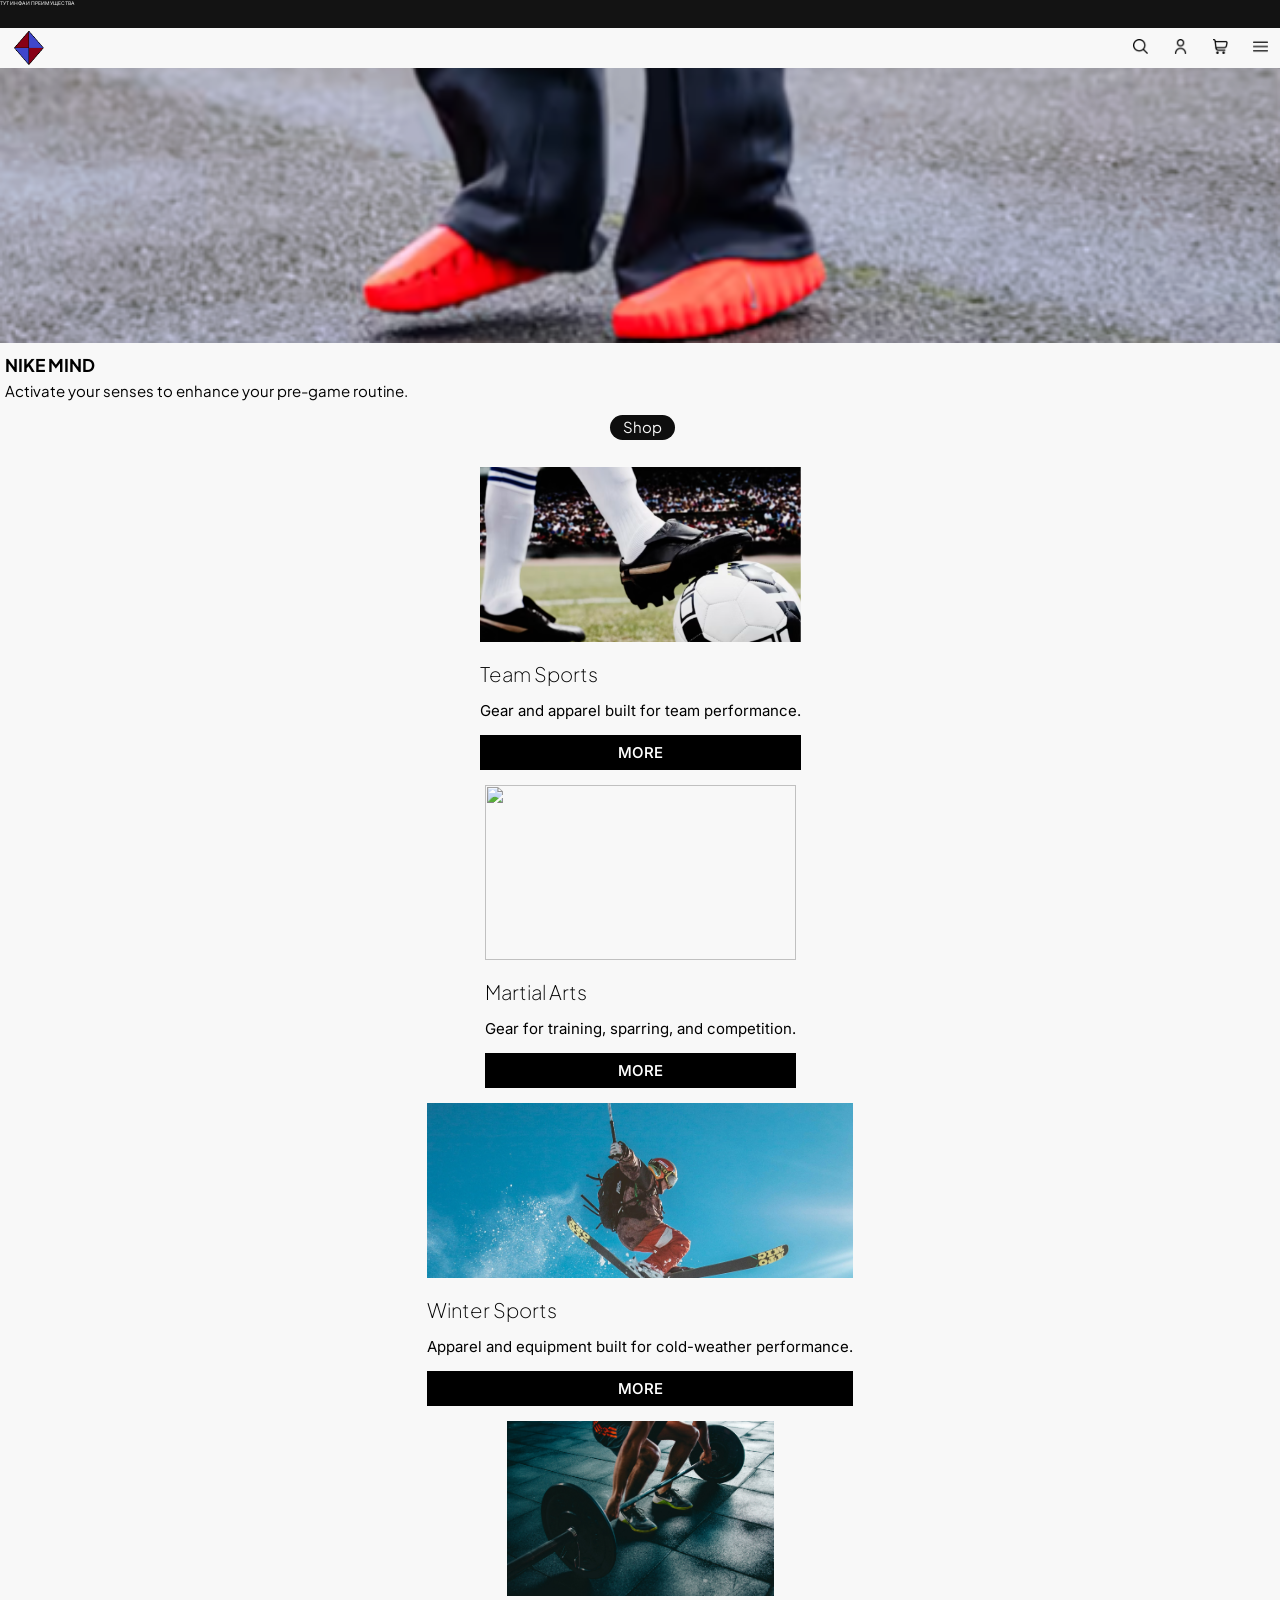
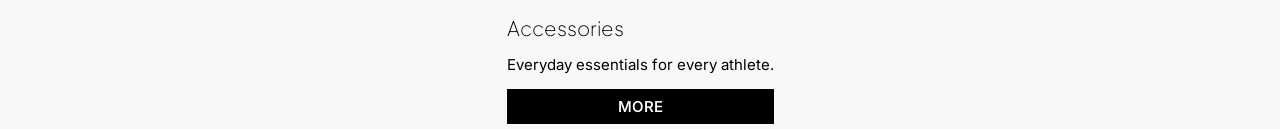
==== index.html @ 020f184a "Add files via upload" ====
<!DOCTYPE html>
<html lang="ru">
<head>
    <meta charset="UTF-8">
    <meta name="viewport" content="width=device-width, initial-scale=1.0">
    <title></title>

    <link href="https://fonts.googleapis.com/css2?family=Plus+Jakarta+Sans:wght@600;700&family=Inter:wght@400;500&display=swap" rel="stylesheet">
    <link rel="stylesheet" href="css/style.css">
    <script src="js/main.js" defer></script>
</head>
<body>
    <header>
        <div id="info">
            ТУТ ИНФА И ПРЕИМУЩЕСТВА
            <!-- ПОДУМАЙ КАК ОНО УСТРОЕНО // ЕСТЬ ЛИ ВСТРОЕННОЕ -->
        </div>
        <nav>
            <img id="logo" src="materials/icons/logo.png" alt="company logo">
            <a href="#" class="icon"><img class="icon-img" src="materials/icons/loupe.png" alt="loupe icon"></a>
            <a href="#" class="icon"><img class="icon-img" src="materials/icons/user.png" alt="user icon"></a>
            <a href="#" class="icon"><img class="icon-img" src="materials/icons/shoppingCart.png" alt="shopping cart icon"></a>
            <a href="#" class="icon"><img class="icon-img" src="materials/icons/more.png" alt="menu icon"></a>
        </nav>
    </header>
    <main>
        <img src="../materials/fotos/nike-mind.png" alt="Nike Mind — мужчина в спортивном костюме" id="start-foto">
        <div id="greeting-product">
            <h3>NIKE MIND</h3>
            <p>Activate your senses to enhance your pre-game routine.</p>
            <a href="#">Shop</a>
        </div>
        <div id="our-products">
            <div class="product-topic">
                <a href="#"><img src="materials/fotos/football.png" alt="" id="team-sport" class="shop-foto"></a>
                <h4>Team Sports</h4>
                <p>Gear and apparel built for team performance.</p>
                <a href="#" class="shop-link">MORE</a>
            </div>
            <div class="product-topic">
                <a href="#"><img src="materials/fotos/martial-arts.jpg" alt="" id="martial-arts" class="shop-foto"></a>
                <h4>Martial Arts</h4>
                <p>Gear for training, sparring, and competition.</p>
                <a href="#" class="shop-link">MORE</a>
            </div>
            <div class="product-topic">
                <a href="#"><img src="materials/fotos/winter-sport.jpg" alt="" id="winter-sport" class="shop-foto"></a>
                <h4>Winter Sports</h4>
                <p>Apparel and equipment built for cold-weather performance.</p>
                <a href="#" class="shop-link">MORE</a>
            </div>
            <div class="product-topic">
                <a href="#"><img id="accessories" class="shop-foto" src="materials/fotos/accessories.jpg" alt=""></a>
                <h4>Accessories</h4>
                <p>Everyday essentials for every athlete.</p>
                <a href="#" class="shop-link">MORE</a>
            </div>
        </div>
    </main>
    <footer>
        <!-- THIS WEBSITE IS COPY FROM ALLBIRDS -->
    </footer>
</body>
</html>
---- css/style.css ----
html {
    font-size: 5px;
    font-family: "Inter", sans-serif;
}

body {
    background: rgb(248, 248, 248);
    margin: 0;
}

#info {
    color: rgb(248, 248, 248); 
    background: rgb(19, 19, 19);
    height: 5.5rem;
}

nav {
    position: relative;
    background: rgb(248, 248, 248); /*RGB(248,248,248)*/
    height: 8rem;
    display: flex;
    justify-content: right;
    gap: 2.5rem;
}

#logo {
    position: absolute;
    width: 7rem;
    height: 7rem;
    left: 2rem;
    top: 0.5rem;
}

.icon {
    width: 3.5rem;
    height: 3.5rem;
    margin: auto 0;
    margin-right: 2rem;
    padding: 0;
    border: 0;
    background: rgb(248,248,248);
}

.icon-img {
    width: 3rem;
    height: 3rem;
}

#start-foto {
    height: 55rem;
    width: 100%;
    margin: 0;
    background: url(../materials/fotos/nike-mind.png);
    object-fit: cover;
    object-position: center 100%;
    
}

/*#dark {
    position: absolute;
    display: flex;
    justify-content: center;
    align-items: center;
    background: rgba(0,0,0,0.7);
    inset: 0;
    color: white;
    font-size: 6rem;
    font-weight: 700;
    text-align: center;
    font-family: "Plus Jakarta Sans", sans-serif;
}*/

#greeting-product {
    margin-left: 1rem;
    font-size: 3rem;
    font-family: "Plus Jakarta Sans", sans-serif;
}

#greeting-product h3 {
    margin-top: 2rem;
    margin-bottom: 0;
}
#greeting-product p {
    margin-top: 1rem;
}
#greeting-product a {
    margin: 0 auto;
    text-align: center;
    text-decoration: none;
    margin-top: 3rem;
    display: block;
    height: 5rem;
    width: 13rem;
    border-radius: 3rem;
    border: 0;
    background: rgb(14, 14, 14);
    color: rgb(249, 249, 249);
    line-height: 4.7rem;
} 


#our-products {
    width: 90%;
    margin-top: 3.5rem;
    margin-left: 5%;
    margin-right: 5%;
    display: flex;
    flex-direction: column;
    align-items: center;
    font-size: 3rem;
}

.product-topic {
    margin: 0;
}

.product-topic h4 {
    font-size: 4rem;
    font-weight: lighter;
    font-family: "Plus Jakarta Sans", sans-serif;
    margin: 0;
    margin-top: 3rem;
}

.product-topic p {
    margin: 0;
    margin-top: 3rem;
    margin-bottom: 3rem;
}

.shop-foto {
    width: 100%;
    height: 35rem;
    margin: 0;
    object-fit: cover;
    object-position: 80%;
    margin-top: 2rem;
}

.shop-link {
    display: block;
    width: 100%;
    height: 7rem;
    color: white;
    background: black;
    text-decoration: none;
    margin-bottom: 1rem;
    text-align: center;
    line-height: 7rem;
    font-weight: 550;
}
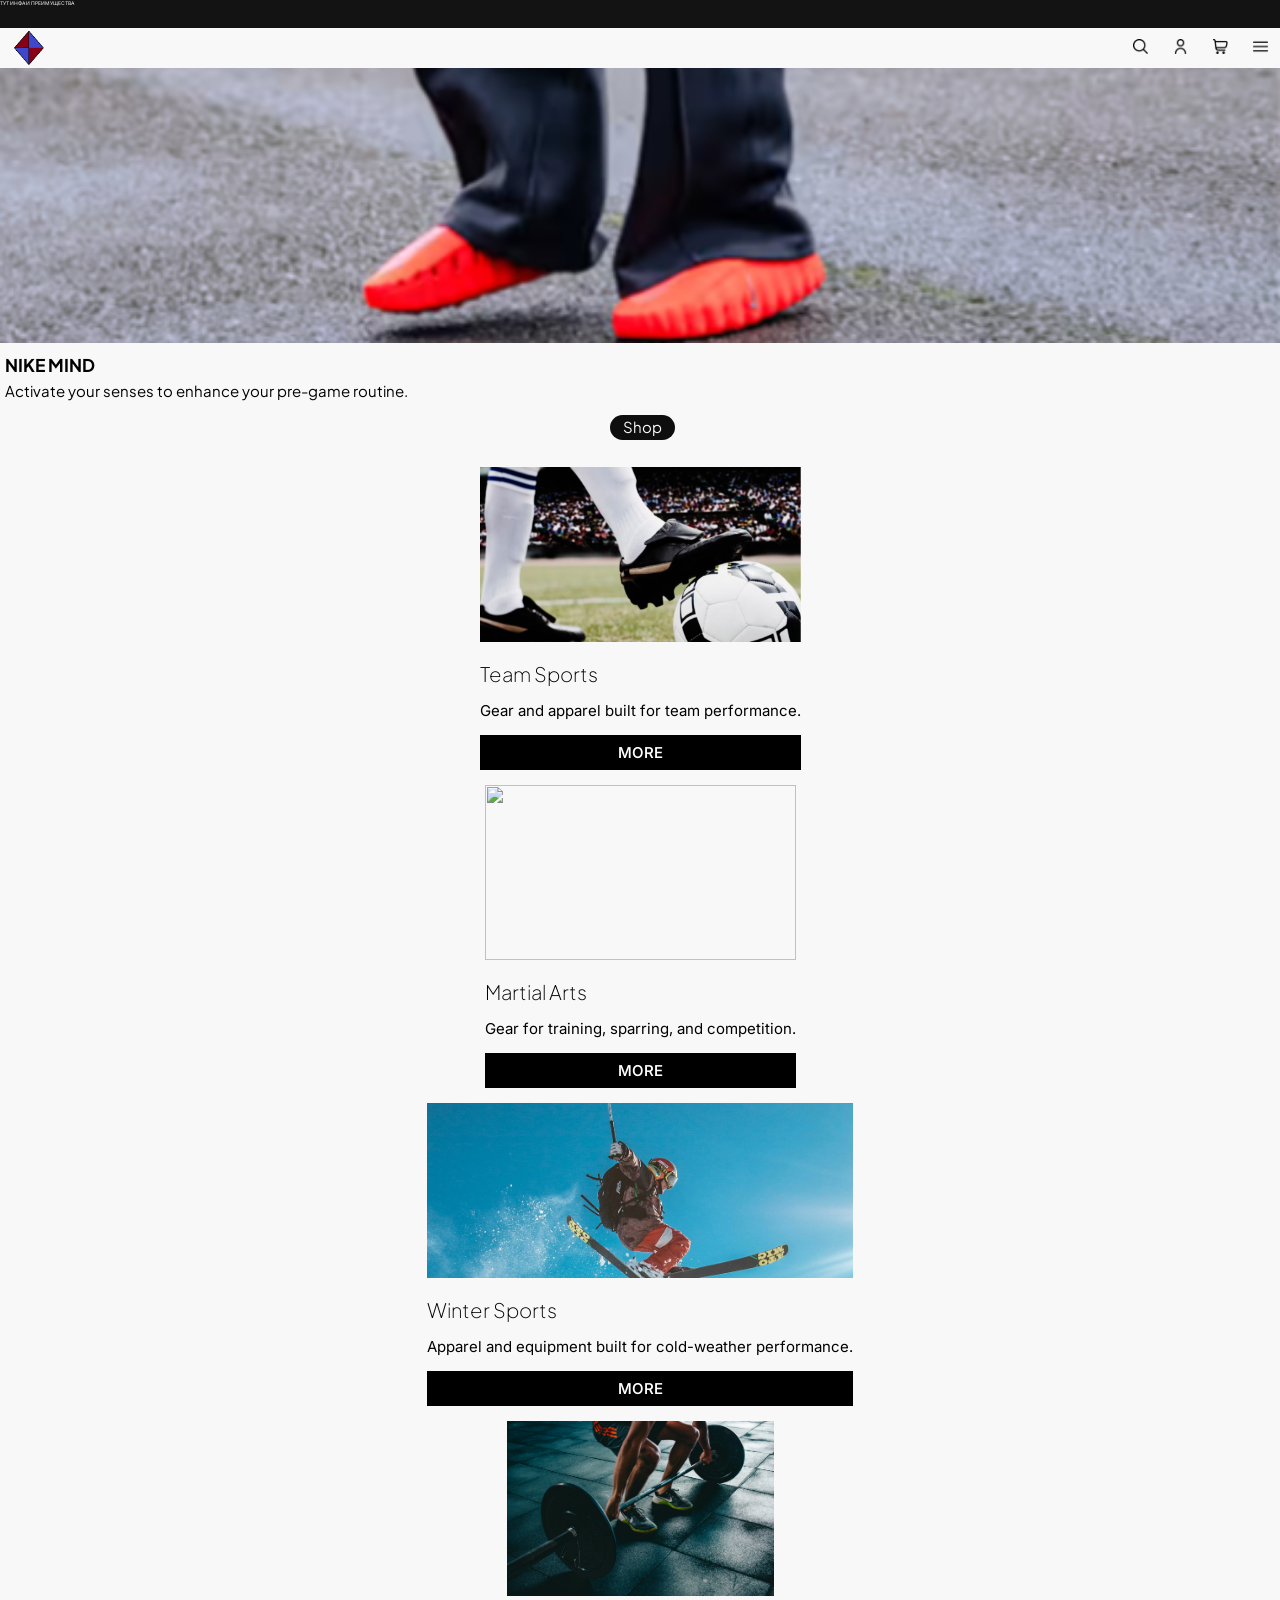
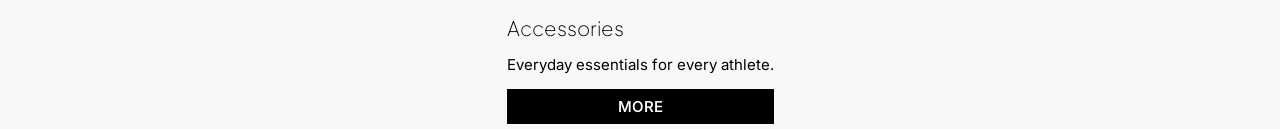
==== commit b3a7c161: "Fix HTML formatting and structure" ====
--- a/index.html
+++ b/index.html
@@ -24,7 +24,7 @@
         </nav>
     </header>
     <main>
-        <img src="../materials/fotos/nike-mind.png" alt="Nike Mind — мужчина в спортивном костюме" id="start-foto">
+        <img src="materials/fotos/nike-mind.png" alt="Nike Mind — мужчина в спортивном костюме" id="start-foto">
         <div id="greeting-product">
             <h3>NIKE MIND</h3>
             <p>Activate your senses to enhance your pre-game routine.</p>
@@ -61,4 +61,4 @@
         <!-- THIS WEBSITE IS COPY FROM ALLBIRDS -->
     </footer>
 </body>
-</html>+</html>
--- a/css/style.css
+++ b/css/style.css
@@ -50,10 +50,8 @@
     height: 55rem;
     width: 100%;
     margin: 0;
-    background: url(../materials/fotos/nike-mind.png);
     object-fit: cover;
     object-position: center 100%;
-    
 }
 
 /*#dark {
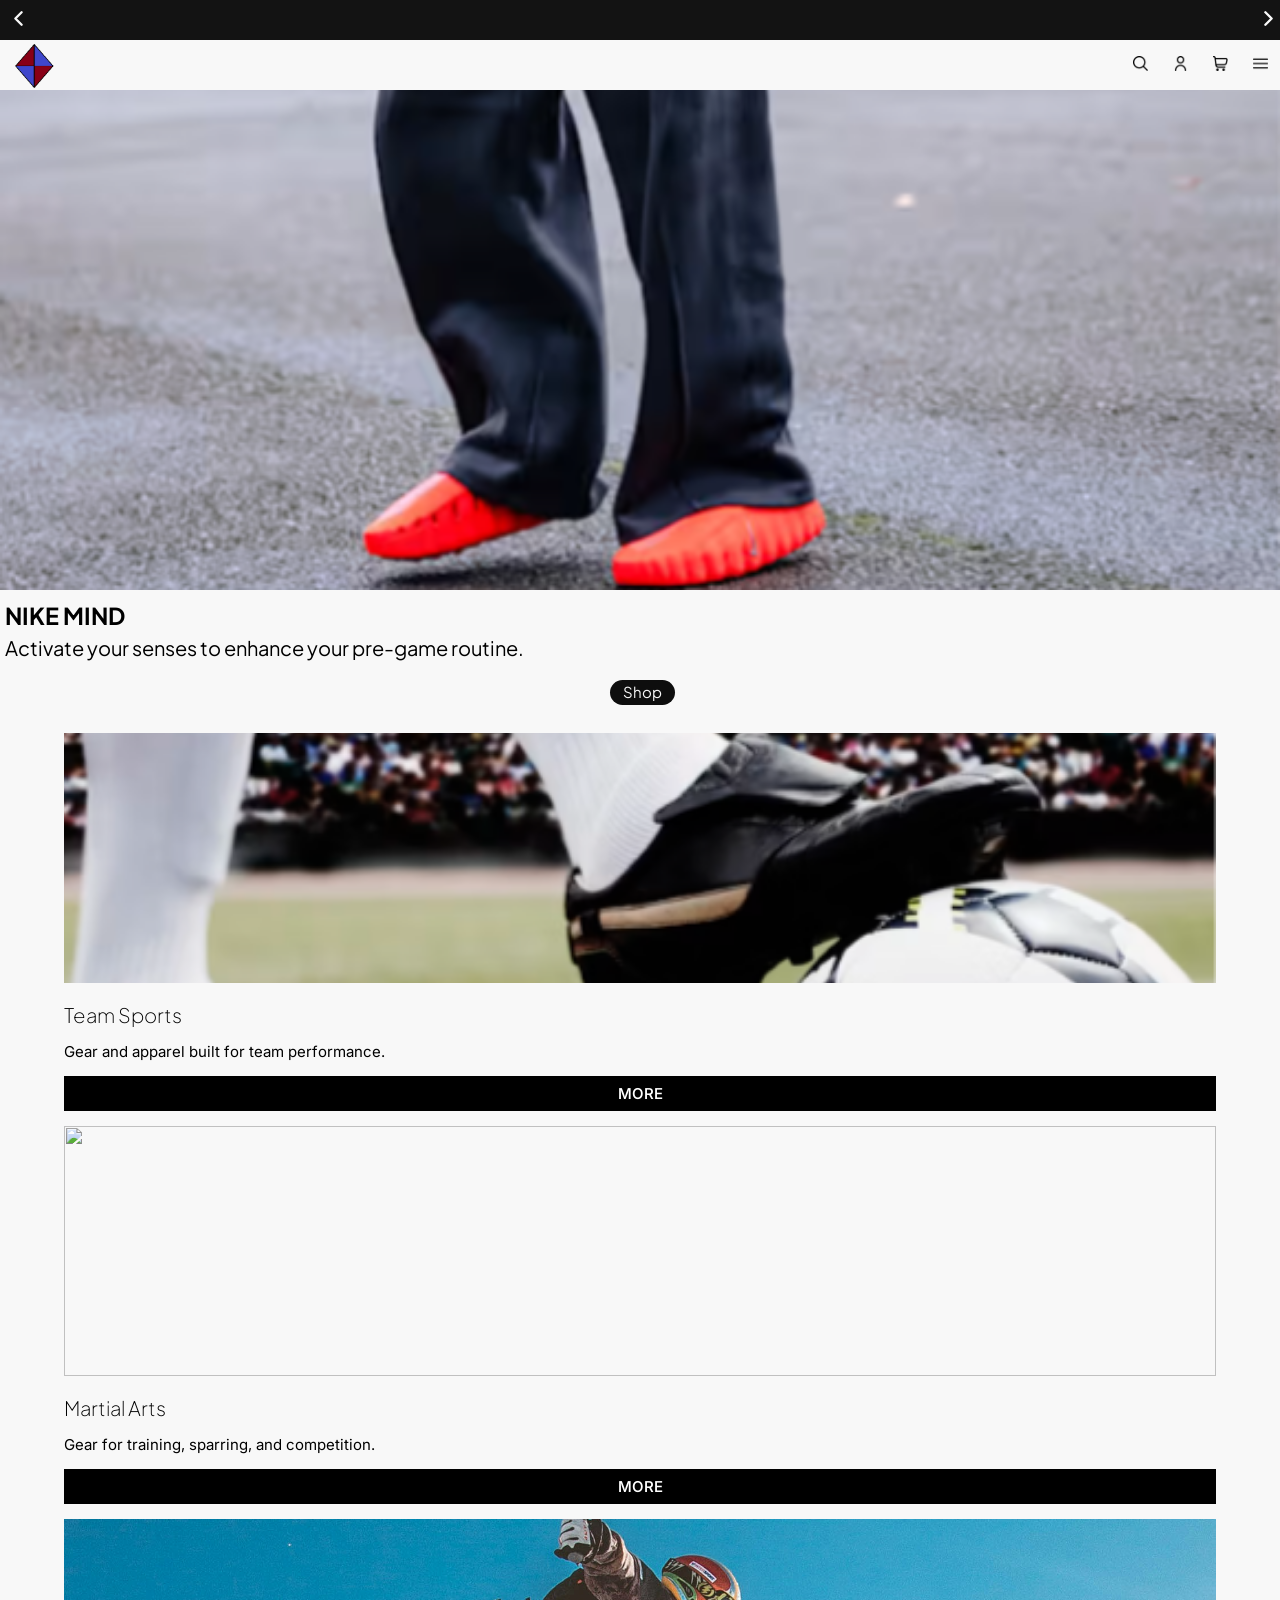
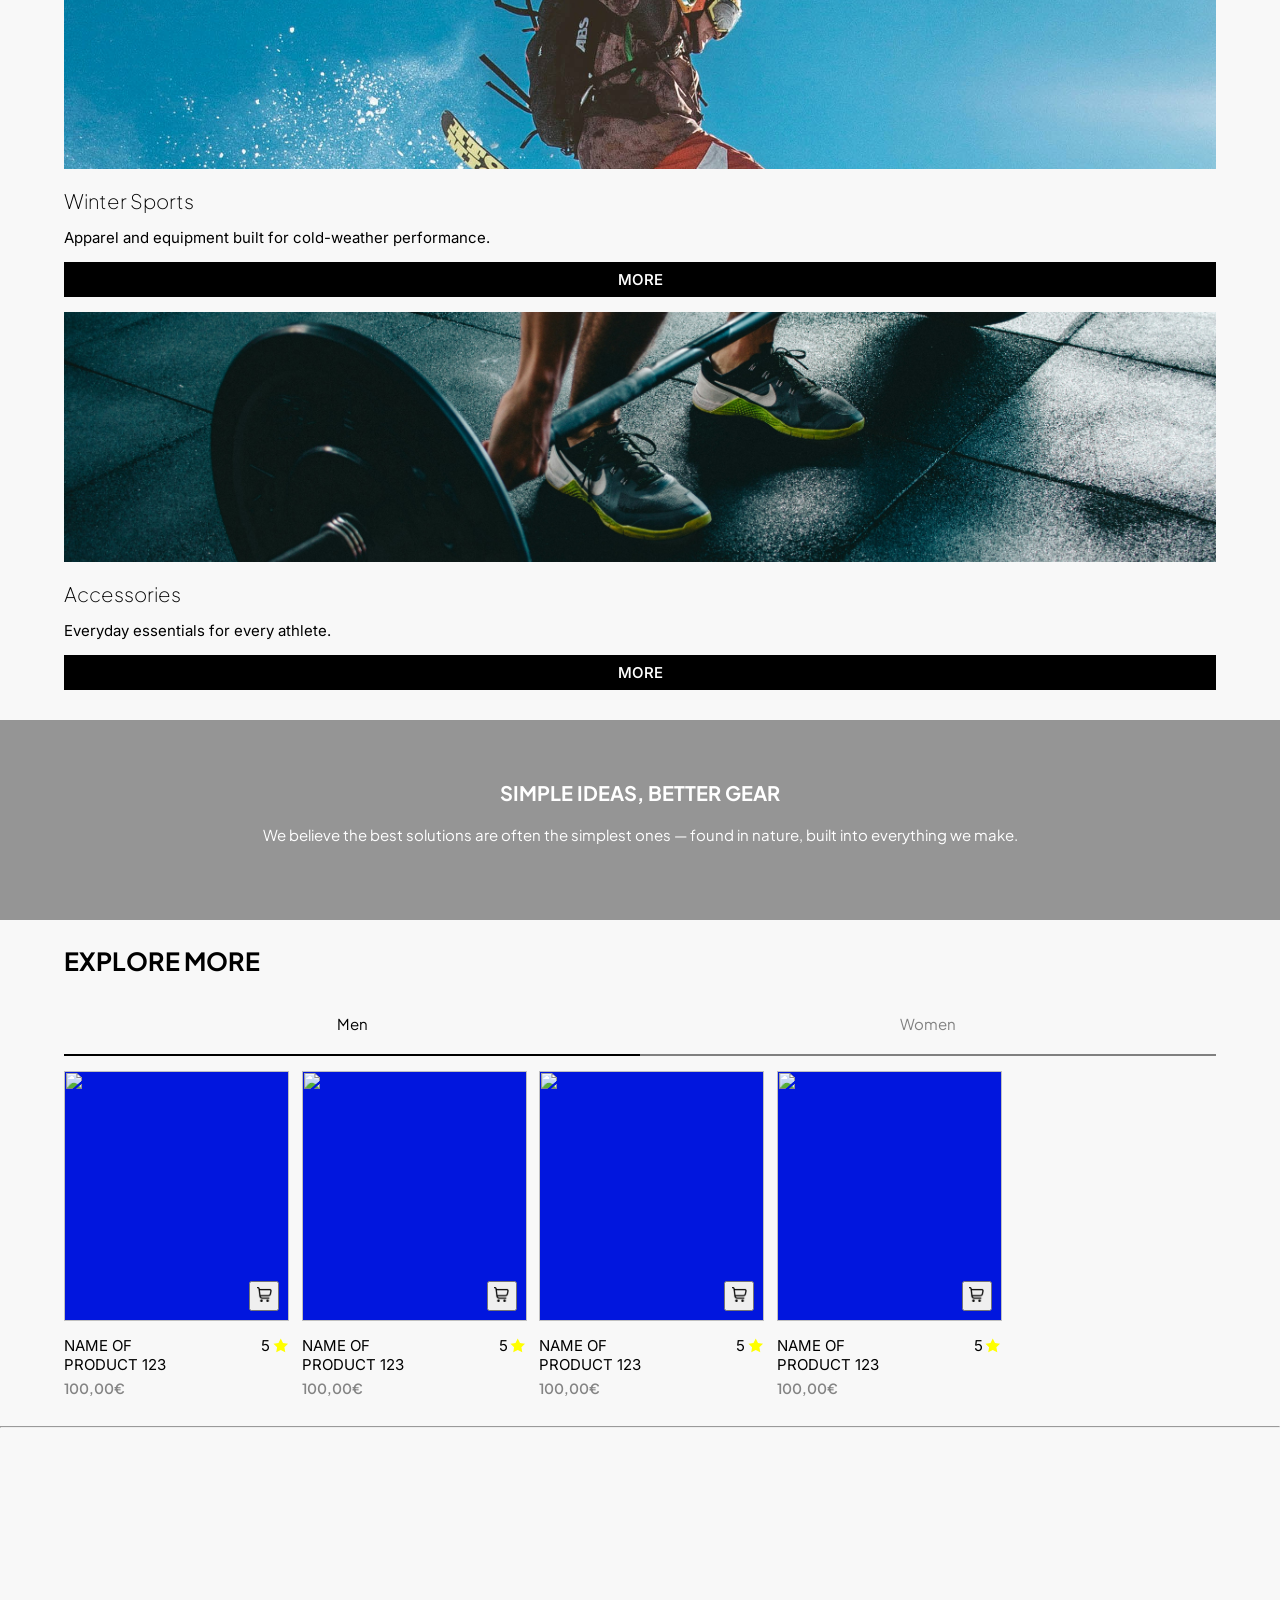
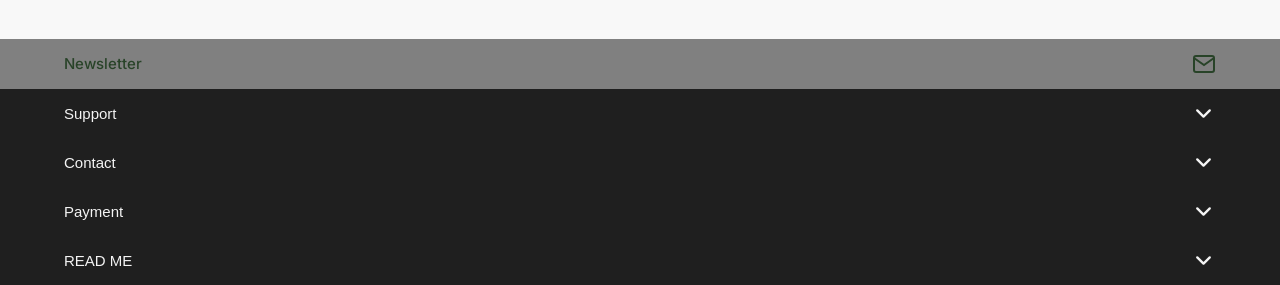
==== commit 9cba64b4: "little update" ====
--- a/index.html
+++ b/index.html
@@ -1,5 +1,5 @@
 <!DOCTYPE html>
-<html lang="ru">
+<html lang="en"> <!-- ПОМЕНЯЙ НА EN-->
 <head>
     <meta charset="UTF-8">
     <meta name="viewport" content="width=device-width, initial-scale=1.0">
@@ -12,8 +12,19 @@
 <body>
     <header>
         <div id="info">
-            ТУТ ИНФА И ПРЕИМУЩЕСТВА
-            <!-- ПОДУМАЙ КАК ОНО УСТРОЕНО // ЕСТЬ ЛИ ВСТРОЕННОЕ -->
+            <button class="info-button" id="left-arrow">
+                <svg class="left-arrow" width="25" height="25" viewBox="0 0 16 16" fill="none" xmlns="http://www.w3.org/2000/svg">
+                    <path d="M4 6L8 10L12 6" stroke="currentColor" stroke-width="1.5" stroke-linecap="round" stroke-linejoin="round"/>
+                </svg>
+            </button>
+            <p id="currentFact">
+                
+            </p>
+            <button class="info-button" id="right-arrow">
+                <svg class="right-arrow" width="25" height="25" viewBox="0 0 16 16" fill="none" xmlns="http://www.w3.org/2000/svg">
+                    <path d="M4 6L8 10L12 6" stroke="currentColor" stroke-width="1.5" stroke-linecap="round" stroke-linejoin="round"/>
+                </svg>
+            </button>
         </div>
         <nav>
             <img id="logo" src="materials/icons/logo.png" alt="company logo">
@@ -47,7 +58,7 @@
                 <a href="#"><img src="materials/fotos/winter-sport.jpg" alt="" id="winter-sport" class="shop-foto"></a>
                 <h4>Winter Sports</h4>
                 <p>Apparel and equipment built for cold-weather performance.</p>
-                <a href="#" class="shop-link">MORE</a>
+                <a href="#" class="shop-link" id="winter-card">MORE</a>
             </div>
             <div class="product-topic">
                 <a href="#"><img id="accessories" class="shop-foto" src="materials/fotos/accessories.jpg" alt=""></a>
@@ -56,9 +67,258 @@
                 <a href="#" class="shop-link">MORE</a>
             </div>
         </div>
+        <div id="slogan">
+            <div id="dark">
+                <h3>SIMPLE IDEAS, BETTER GEAR</h3>
+                <p>We believe the best solutions are often the simplest ones — found in nature, built into everything we make.</p>
+            </div>
+        </div>
+        <h1>
+            EXPLORE MORE
+        </h1>
+        <div id="catalogue-buttons">
+            <button class="catalogue-button active-catalogue-button" id="men-catalogue-button">
+                Men
+            </button>
+            <button class="catalogue-button" id="women-catalogue-button">
+                Women
+            </button>
+        </div>
+        <div id="catalogue-men" class="active-catalogue">
+            <div class="catalogue-card">
+                <div class="parent-foto">
+                    <a href="#"><img class="catalogue-card-foto" src="" alt=""></a>
+                    <button class="shop-cart"><img class="shopping-cart-icon" src="materials/icons/shoppingCart.png" alt=""></button>
+                </div>
+                <div class="name-with-rating">
+                    <p class="name-of-product">NAME OF PRODUCT 123</p>
+                    <div class="rating">
+                        <p>
+                            5
+                            <svg viewBox="0 0 24 24" fill="yellow">
+                                <path d="M12 2l3.09 6.26L22 9.27l-5 4.87 1.18 6.88L12 17.77l-6.18 3.25L7 14.14 2 9.27l6.91-1.01L12 2z"/>
+                            </svg>
+                        </p> 
+                    </div>
+                </div>
+                <p class="price">
+                    100,00€
+                </p>
+            </div>
+            <div class="catalogue-card">
+                <div class="parent-foto">
+                    <a href="#"><img class="catalogue-card-foto" src="" alt=""></a>
+                    <button class="shop-cart"><img class="shopping-cart-icon" src="materials/icons/shoppingCart.png" alt=""></button>
+                </div>
+                <div class="name-with-rating">
+                    <p class="name-of-product">NAME OF PRODUCT 123</p>
+                    <div class="rating">
+                        <p>
+                            5
+                            <svg viewBox="0 0 24 24" fill="yellow">
+                                <path d="M12 2l3.09 6.26L22 9.27l-5 4.87 1.18 6.88L12 17.77l-6.18 3.25L7 14.14 2 9.27l6.91-1.01L12 2z"/>
+                            </svg>
+                        </p> 
+                    </div>
+                </div>
+                <p class="price">
+                    100,00€
+                </p>
+            </div>
+            <div class="catalogue-card">
+                <div class="parent-foto">
+                    <a href="#"><img class="catalogue-card-foto" src="" alt=""></a>
+                    <button class="shop-cart"><img class="shopping-cart-icon" src="materials/icons/shoppingCart.png" alt=""></button>
+                </div>
+                <div class="name-with-rating">
+                    <p class="name-of-product">NAME OF PRODUCT 123</p>
+                    <div class="rating">
+                        <p>
+                            5
+                            <svg viewBox="0 0 24 24" fill="yellow">
+                                <path d="M12 2l3.09 6.26L22 9.27l-5 4.87 1.18 6.88L12 17.77l-6.18 3.25L7 14.14 2 9.27l6.91-1.01L12 2z"/>
+                            </svg>
+                        </p> 
+                    </div>
+                </div>
+                <p class="price">
+                    100,00€
+                </p>
+            </div>
+            <div class="catalogue-card">
+                <div class="parent-foto">
+                    <a href="#"><img class="catalogue-card-foto" src="" alt=""></a>
+                    <button class="shop-cart"><img class="shopping-cart-icon" src="materials/icons/shoppingCart.png" alt=""></button>
+                </div>
+                <div class="name-with-rating">
+                    <p class="name-of-product">NAME OF PRODUCT 123</p>
+                    <div class="rating">
+                        <p>
+                            5
+                            <svg viewBox="0 0 24 24" fill="yellow">
+                                <path d="M12 2l3.09 6.26L22 9.27l-5 4.87 1.18 6.88L12 17.77l-6.18 3.25L7 14.14 2 9.27l6.91-1.01L12 2z"/>
+                            </svg>
+                        </p> 
+                    </div>
+                </div>
+                <p class="price">
+                    100,00€
+                </p>
+            </div>
+        </div>
+        <div id="catalogue-women" class="inactive-catalogue">
+            <div class="catalogue-card">
+                <div class="parent-foto">
+                    <a href="#"><img class="catalogue-card-foto" src="" alt=""></a>
+                    <button class="shop-cart"><img class="shopping-cart-icon" src="materials/icons/shoppingCart.png" alt=""></button>
+                </div>
+                <div class="name-with-rating">
+                    <p class="name-of-product">NAME OF PRODUCT 123</p>
+                    <div class="rating">
+                        <p>
+                            5
+                            <svg viewBox="0 0 24 24" fill="yellow">
+                                <path d="M12 2l3.09 6.26L22 9.27l-5 4.87 1.18 6.88L12 17.77l-6.18 3.25L7 14.14 2 9.27l6.91-1.01L12 2z"/>
+                            </svg>
+                        </p> 
+                    </div>
+                </div>
+                <p class="price">
+                    100,00€
+                </p>
+            </div>
+            <div class="catalogue-card">
+                <div class="parent-foto">
+                    <a href="#"><img class="catalogue-card-foto" src="" alt=""></a>
+                    <button class="shop-cart"><img class="shopping-cart-icon" src="materials/icons/shoppingCart.png" alt=""></button>
+                </div>
+                <div class="name-with-rating">
+                    <p class="name-of-product">NAME OF PRODUCT 123</p>
+                    <div class="rating">
+                        <p>
+                            5
+                            <svg viewBox="0 0 24 24" fill="yellow">
+                                <path d="M12 2l3.09 6.26L22 9.27l-5 4.87 1.18 6.88L12 17.77l-6.18 3.25L7 14.14 2 9.27l6.91-1.01L12 2z"/>
+                            </svg>
+                        </p> 
+                    </div>
+                </div>
+                <p class="price">
+                    100,00€
+                </p>
+            </div>
+            <div class="catalogue-card">
+                <div class="parent-foto">
+                    <a href="#"><img class="catalogue-card-foto" src="" alt=""></a>
+                    <button class="shop-cart"><img class="shopping-cart-icon" src="materials/icons/shoppingCart.png" alt=""></button>
+                </div>
+                <div class="name-with-rating">
+                    <p class="name-of-product">NAME OF PRODUCT 123</p>
+                    <div class="rating">
+                        <p>
+                            5
+                            <svg viewBox="0 0 24 24" fill="yellow">
+                                <path d="M12 2l3.09 6.26L22 9.27l-5 4.87 1.18 6.88L12 17.77l-6.18 3.25L7 14.14 2 9.27l6.91-1.01L12 2z"/>
+                            </svg>
+                        </p> 
+                    </div>
+                </div>
+                <p class="price">
+                    100,00€
+                </p>
+            </div>
+            <div class="catalogue-card">
+                <div class="parent-foto">
+                    <a href="#"><img class="catalogue-card-foto" src="" alt=""></a>
+                    <button class="shop-cart"><img class="shopping-cart-icon" src="materials/icons/shoppingCart.png" alt=""></button>
+                </div>
+                <div class="name-with-rating">
+                    <p class="name-of-product">NAME OF PRODUCT 123</p>
+                    <div class="rating">
+                        <p>
+                            5
+                            <svg viewBox="0 0 24 24" fill="yellow">
+                                <path d="M12 2l3.09 6.26L22 9.27l-5 4.87 1.18 6.88L12 17.77l-6.18 3.25L7 14.14 2 9.27l6.91-1.01L12 2z"/>
+                            </svg>
+                        </p> 
+                    </div>
+                </div>
+                <p class="price">
+                    100,00€
+                </p>
+            </div>
+        </div>
+        <hr>
+        <video src="materials/video/bike-riding-video.mp4" id="final-video" autoplay muted loop></video>
     </main>
     <footer>
-        <!-- THIS WEBSITE IS COPY FROM ALLBIRDS -->
+        <a href="#" id="newsletter">
+            <p>Newsletter</p>
+            <svg viewBox="0 0 24 24" width="24" height="24" fill="none" stroke="currentColor" stroke-width="2">
+                <rect x="2" y="4" width="20" height="16" rx="2"/>
+                <path d="M2 6l10 7 10-7"/>
+            </svg>
+        </a>
+        <button class="dropdown-list" id="buttonSupport">
+            <p>Support</p>
+            <svg id="icon-support" width="25" height="25" viewBox="0 0 16 16" fill="none" xmlns="http://www.w3.org/2000/svg">
+                <path d="M4 6L8 10L12 6" stroke="currentColor" stroke-width="1.5" stroke-linecap="round" stroke-linejoin="round"/>
+            </svg>
+        </button>
+        <div class="wrapper" id="wrapperSupport">
+            <div class="in-wrapper">
+                <a href="" class="link-in-wrapper">Newsletter</a>
+                <a href="" class="link-in-wrapper">FAQ</a>
+                <a href="" class="link-in-wrapper">Delivery</a>
+                <a href="" class="link-in-wrapper">Payment</a>
+                <a href="" class="link-in-wrapper">Account</a>
+                <a href="" class="link-in-wrapper">Giftcard</a>
+                <a href="" class="link-in-wrapper">Contact</a>
+            </div>
+        </div>
+        <button class="dropdown-list" id="buttonContact">
+            <p>Contact</p>
+            <svg id="icon-contact" width="25" height="25" viewBox="0 0 16 16" fill="none" xmlns="http://www.w3.org/2000/svg">
+                <path d="M4 6L8 10L12 6" stroke="currentColor" stroke-width="1.5" stroke-linecap="round" stroke-linejoin="round"/>
+            </svg>
+        </button>
+        <div class="wrapper" id="wrapperContact">
+            <div class="in-wrapper">
+                My github profile is - ""
+            </div>
+        </div>
+        <button class="dropdown-list" id="buttonPayment">
+            <p>Payment</p>
+            <svg id="icon-payment" width="25" height="25" viewBox="0 0 16 16" fill="none" xmlns="http://www.w3.org/2000/svg">
+                <path d="M4 6L8 10L12 6" stroke="currentColor" stroke-width="1.5" stroke-linecap="round" stroke-linejoin="round"/>
+            </svg>
+        </button>
+        <div class="wrapper" id="wrapperPayment">
+            <div class="in-wrapper" id="in-wrapper-payment">
+                <img class="payment-foto" src="materials/icons/paypal.jpg" alt="paypal">
+                <img class="payment-foto" src="materials/icons/mastercard.png" alt="mastercard">
+                <img class="payment-foto" src="materials/icons/visa.png" alt="visa">
+                <img class="payment-foto" src="materials/icons/apple-pay.png" alt="apple pay">
+                <img class="payment-foto" src="materials/icons/google-pay.png" alt="google pay">
+            </div>
+        </div>
+        <button class="dropdown-list" id="buttonReadMe">
+            <p>READ ME</p>
+            <svg id="icon-readMe" width="25" height="25" viewBox="0 0 16 16" fill="none" xmlns="http://www.w3.org/2000/svg">
+                <path d="M4 6L8 10L12 6" stroke="currentColor" stroke-width="1.5" stroke-linecap="round" stroke-linejoin="round"/>
+            </svg>
+        </button>
+        <div class="wrapper" id="wrapperReadMe">
+            <div class="in-wrapper" id="in-wrapper-readMe">
+                This website is a clone of the "allbirds.de" website. <br>
+                <br>
+                Some assets/materials were taken from the allbirds, nike and unsplash. <br>
+                <br>
+                Thank you for visiting my Website!
+                </div>
+        </div>
     </footer>
 </body>
 </html>
+</body>
+</html>
--- a/css/style.css
+++ b/css/style.css
@@ -8,16 +8,53 @@
     margin: 0;
 }
 
+main {
+    margin: 0;
+}
+
+footer {
+    margin: 0;
+}
+
 #info {
+    display: flex;
     color: rgb(248, 248, 248); 
     background: rgb(19, 19, 19);
-    height: 5.5rem;
+    height: 8rem;
+    font-size: 3rem;
+    justify-content: space-between;
+    align-items: center;
+    font-family: system-ui, -apple-system, BlinkMacSystemFont, 'Segoe UI', Roboto, Oxygen, Ubuntu, Cantarell, 'Open Sans', 'Helvetica Neue', sans-serif, sans-serif;
+}
+
+#info p {
+    font-size: 2.5rem;
+}
+
+#currentFact {
+    transition: opacity 0.1s;
+}
+
+.info-button {
+    width: 6rem;
+    height: 6rem;
+    background: rgb(19,19,19);
+    color: rgb(248,248,248);
+    border: 0;
+}
+
+.left-arrow {
+    transform: rotate(90deg);
+}
+
+.right-arrow {
+    transform: rotate(-90deg);
 }
 
 nav {
     position: relative;
     background: rgb(248, 248, 248); /*RGB(248,248,248)*/
-    height: 8rem;
+    height: 10rem;
     display: flex;
     justify-content: right;
     gap: 2.5rem;
@@ -25,8 +62,8 @@
 
 #logo {
     position: absolute;
-    width: 7rem;
-    height: 7rem;
+    width: 9rem;
+    height: 9rem;
     left: 2rem;
     top: 0.5rem;
 }
@@ -46,31 +83,21 @@
     height: 3rem;
 }
 
+
+
 #start-foto {
-    height: 55rem;
+    height: 100rem;
     width: 100%;
     margin: 0;
     object-fit: cover;
     object-position: center 100%;
 }
 
-/*#dark {
-    position: absolute;
-    display: flex;
-    justify-content: center;
-    align-items: center;
-    background: rgba(0,0,0,0.7);
-    inset: 0;
-    color: white;
-    font-size: 6rem;
-    font-weight: 700;
-    text-align: center;
-    font-family: "Plus Jakarta Sans", sans-serif;
-}*/
+
 
 #greeting-product {
     margin-left: 1rem;
-    font-size: 3rem;
+    font-size: 4rem;
     font-family: "Plus Jakarta Sans", sans-serif;
 }
 
@@ -94,6 +121,7 @@
     background: rgb(14, 14, 14);
     color: rgb(249, 249, 249);
     line-height: 4.7rem;
+    font-size: 3rem;
 } 
 
 
@@ -104,7 +132,7 @@
     margin-right: 5%;
     display: flex;
     flex-direction: column;
-    align-items: center;
+    align-items: stretch;
     font-size: 3rem;
 }
 
@@ -128,7 +156,7 @@
 
 .shop-foto {
     width: 100%;
-    height: 35rem;
+    height: 50rem;
     margin: 0;
     object-fit: cover;
     object-position: 80%;
@@ -148,3 +176,275 @@
     font-weight: 550;
 }
 
+#slogan {
+    margin-top: 5rem;
+    background-image: url(../materials/fotos/slogan-foto.jpg);
+    background-size: cover;
+    background-position: center;
+    width: 100%;
+    height: 40rem;
+    position: relative;
+}
+
+#dark {
+    display: flex;
+    flex-direction: column;
+    justify-content: center;
+    position: absolute;
+    background: rgba(0,0,0,0.4);
+    inset: 0;
+    color: white;
+    font-size: 3rem;
+    text-align: center;
+    font-family: "Plus Jakarta Sans", sans-serif;
+}
+
+#dark h3 {
+    font-size: 4rem;
+    font-weight: 700;
+    margin-left: 5%;
+    margin-right: 5%;
+    margin-bottom: 1rem;
+    margin-top: 0;
+}
+
+#dark p {
+    margin-left: 5%;
+    margin-right: 5%;
+}
+
+h1 {
+    font-family: "Plus Jakarta Sans", sans-serif;
+    font-size: 5rem;
+    margin-left: 5%;
+    margin-top: 5rem;
+}
+
+#catalogue-buttons {
+    margin: 0;
+    width: 90%;
+    margin-left: 5%;
+    margin-right: 5%;
+    padding: 0;
+    display: flex;
+}
+
+.catalogue-button {
+    flex: 1; /* ВСЕГДА ДЕЛИТ ПРОСТРАНСТВО */
+    margin: 0;
+    height: 12.5rem;
+    border: 0;
+    background: rgb(248, 248, 248);
+    font-family: "Plus Jakarta Sans", sans-serif;
+    font-size: 3rem;
+    color: gray;
+    border-bottom: 0.5rem gray solid;
+    transition: color 0.3s;
+}
+
+.active-catalogue-button {
+    color: black;
+    border-bottom: 0.5rem solid;
+}
+
+#catalogue-men {
+    margin-top: 3rem;
+    gap: 2.5rem;
+    overflow-x: scroll;
+    padding-left: 5%;
+    padding-right: 5%;
+    scrollbar-width: none;
+    transition: opacity 0.3s;
+    margin-bottom: 3rem;
+}
+
+#catalogue-women {
+    margin-top: 3rem;
+    gap: 2.5rem;
+    overflow-x: scroll;
+    padding-left: 5%;
+    padding-right: 5%;
+    scrollbar-width: none;
+    transition: opacity 0.3s;
+    margin-bottom: 3rem;
+}
+
+#catalogue-women .parent-foto {
+    background: rgb(222, 1, 156)
+}
+
+.parent-foto {
+    width: 45rem;
+    height: 50rem;
+    flex-shrink: 0;
+    position: relative;
+    background: rgb(1,22,222);
+}
+
+.catalogue-card-foto {
+    position: absolute;
+    inset: 0;
+    object-fit: cover;
+    width: 45rem;
+    height: 50rem;
+}
+
+.shop-cart {
+    position: absolute;
+    right: 2rem;
+    bottom: 2rem;
+    height: 6rem;
+    width: 6rem;
+    padding: 0;
+}
+
+.shopping-cart-icon {
+    width: 3rem;
+    height: 3rem;
+}
+
+#placeholder {
+    height: 50rem;
+}
+
+.name-with-rating {
+    display: flex;
+    justify-content: space-between;
+    font-size: 3rem;
+    margin-bottom: 0rem;
+    /*margin-left: 0.1rem;*/
+}
+
+.name-of-product {
+    width: 27.5rem;
+    margin-bottom: 1rem;
+}
+
+.rating p {
+    display: flex;
+    align-items: center;
+    gap: 0.3rem;
+    margin-bottom: 0;
+}
+
+.rating p svg {
+    width: 3.5rem;
+    height: 3.5rem;
+}
+
+.price {
+    font-size: 2.8rem;
+    color: rgb(132, 132, 132);
+    margin-top: 0;
+    /*margin-left: 0.1rem;*/
+    font-family: "Plus Jakarta Sans", sans-serif;
+    font-weight: 600;
+}
+
+.active-catalogue {
+    display: flex;
+}
+
+.inactive-catalogue {
+    display: none;
+}
+
+hr {
+    margin-bottom: 5rem;
+}
+
+#final-video {
+    width: 100%;
+    height: 37rem;
+    margin: 0;
+}
+
+#newsletter {
+    height: 10rem;
+    margin: 0;
+    background: gray;
+    display: flex;
+    justify-content: space-between;
+    color: rgb(40, 67, 40);
+    align-items: center;
+    text-decoration: none;
+    padding-left: 5%;
+    padding-right: 5%;
+}
+
+#newsletter p {
+    margin: 0;
+    font-size: 3rem;
+
+    font-weight: 500;
+    font-family: "Inter", sans-serif;
+}
+
+#newsletter svg {
+    margin: 0;
+}
+
+.dropdown-list {
+    display: flex;
+    width: 100%;
+    background: rgb(31, 31, 31);
+    color: rgb(244, 244, 244);
+    justify-content: space-between;
+    border: 0;
+    margin: 0;
+    align-items: center;
+    padding-left: 5%;
+    padding-right: 5%;
+    font-size: 3rem;
+}
+
+.dropdown-list svg {
+    transition: transform 0.3s;
+}
+
+.wrapper {
+    display: grid;
+    grid-template-rows: 0fr;
+    background: rgb(31,31,31);
+    transition: grid-template-rows 0.3s;
+}
+
+.in-wrapper {
+    overflow: hidden;
+    display: flex;
+    flex-direction: column;
+    min-height: 0;
+    padding-left: 5%;
+    font-size: 3rem;
+    gap: 1rem;
+    color: rgb(120,120,120);
+}
+
+.in-wrapper a {
+    text-decoration: none;
+    color: rgb(120, 120, 120);
+}
+
+.is-open {
+    grid-template-rows: 1fr;
+}
+
+.icon-open {
+    transform: rotate(180deg);
+}
+
+.payment-foto {
+    width: 12rem;
+    height: 8rem;
+
+}
+
+#in-wrapper-payment {
+    display: flex;
+    flex-direction: row;
+    flex-wrap: wrap;
+}
+
+#in-wrapper-readMe {
+    padding-right: 5%;
+}
